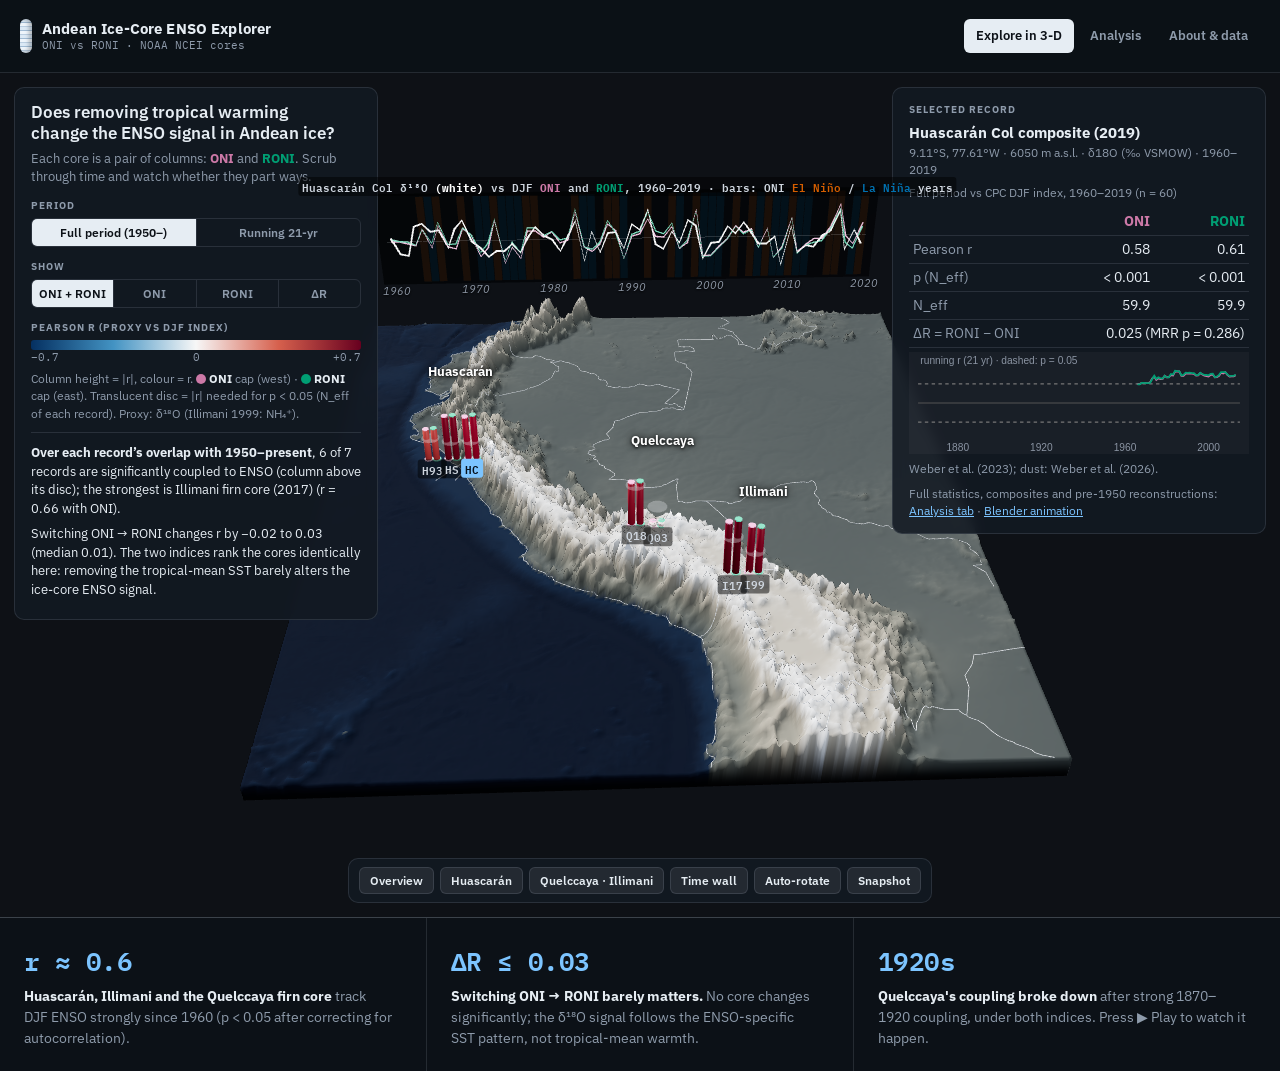
==== docs/index.html @ 7d8c02e5 "Add ENSO × Andean ice-core explorer (ONI vs RONI) and GitHub Pages site - app/: interactive 2-D figu" ====
<!doctype html>
<html lang="en">
<head>
<meta charset="utf-8">
<meta name="viewport" content="width=device-width, initial-scale=1, viewport-fit=cover">
<title>Andean Ice-Core ENSO Explorer</title>
<meta name="description" content="Interactive 3-D and statistical explorer of ENSO coupling in Andean ice cores under ONI and RONI.">
<link rel="preconnect" href="https://fonts.googleapis.com">
<link rel="stylesheet" href="https://fonts.googleapis.com/css2?family=IBM+Plex+Mono:wght@400;600&family=IBM+Plex+Sans:wght@400;500;600;700&family=Source+Serif+4:opsz,wght@8..60,400;8..60,600&display=swap">
<link rel="stylesheet" href="css/site.css?v=1">
<link rel="stylesheet" href="css/explore.css?v=1">
<link rel="stylesheet" href="css/analysis.css?v=1">

</head>
<body>
<header class="bar">
  <a class="brand" href="#explore" data-tab="explore">
    <span class="brand-core" aria-hidden="true"></span>
    <span><b>Andean Ice-Core ENSO Explorer</b><span class="brand-sub">ONI vs RONI · NOAA NCEI cores</span></span>
  </a>
  <nav class="tabs" aria-label="Sections">
    <a href="#explore" data-tab="explore">Explore in 3-D</a>
    <a href="#analysis" data-tab="analysis">Analysis</a>
    <a href="#about" data-tab="about">About &amp; data</a>
  </nav>
</header>

<!-- ============================================================ 3-D -->
<section id="explore" class="tab">
  <div id="v3stage" class="v3stage">
    <div id="stage"></div>
    <div id="labels"></div>
    <div id="loading">Loading the Blender scene (7 MB)…</div>

    <div id="left" class="v3panel">
      <h1>Does removing tropical warming change the ENSO signal in Andean ice?</h1>
      <p class="sub">Each core is a pair of columns: <b class="c-oni">ONI</b> and <b class="c-roni">RONI</b>. Scrub through time and watch whether they part ways.</p>

      <div class="lab">Period</div>
      <div class="seg" id="period"><button data-v="full">Full period (1950–)</button><button data-v="run">Running 21-yr</button></div>
      <div id="runBox" style="margin-top:8px">
        <div class="row"><span id="year">1930</span><span id="yearNote"></span></div>
        <div class="row"><button class="btn" id="play">▶ Play</button><input type="range" id="yr" min="1861" max="2015" step="1" value="1930" aria-label="Centre year of the running window"></div>
      </div>

      <div class="lab">Show</div>
      <div class="seg" id="show"><button data-v="both">ONI + RONI</button><button data-v="ONI">ONI</button><button data-v="RONI">RONI</button><button data-v="delta">ΔR</button></div>

      <div class="lab" id="cbarLab">Pearson r (proxy vs DJF index)</div>
      <div class="cbar" id="cbar"></div>
      <div class="ticks" id="cticks"><span>−0.7</span><span>0</span><span>+0.7</span></div>
      <div class="key" id="key"></div>
      <div id="story"></div>
    </div>

    <div id="right" class="v3panel"><div id="card"><div class="muted">Click a column or a core label to open its record.</div></div></div>

    <div id="bottom" class="v3panel">
      <button class="btn" data-cam="overview">Overview</button>
      <button class="btn" data-cam="huascaran">Huascarán</button>
      <button class="btn" data-cam="south">Quelccaya · Illimani</button>
      <button class="btn" data-cam="wall">Time wall</button>
      <button class="btn" id="rotate">Auto-rotate</button>
      <button class="btn" id="shot">Snapshot</button>
    </div>
    <div id="tip"></div>
  </div>

  <div class="findings">
    <div class="finding">
      <div class="fig-num">r ≈ 0.6</div>
      <p><b>Huascarán, Illimani and the Quelccaya firn core</b> track DJF ENSO strongly since 1960 (p &lt; 0.05 after correcting for autocorrelation).</p>
    </div>
    <div class="finding">
      <div class="fig-num">ΔR ≤ 0.03</div>
      <p><b>Switching ONI → RONI barely matters.</b> No core changes significantly; the δ¹⁸O signal follows the ENSO-specific SST pattern, not tropical-mean warmth.</p>
    </div>
    <div class="finding">
      <div class="fig-num">1920s</div>
      <p><b>Quelccaya's coupling broke down</b> after strong 1870–1920 coupling, under both indices. Press ▶ Play to watch it happen.</p>
    </div>
  </div>
</section>

<!-- ============================================================ 2-D -->
<section id="analysis" class="tab" hidden>
<header class="masthead">
  <div class="kicker">Interactive figure · Short Communication</div>
  <h1>Does removing tropical-mean warming change the ENSO signal in Andean ice cores?</h1>
  <p class="dek">δ<sup>18</sup>O, accumulation, dust and major ions from NOAA NCEI Andean ice cores compared with the
    Oceanic Niño Index (ONI) and NOAA’s Relative Oceanic Niño Index (RONI). All statistics are recomputed live in your browser.</p>
  <div class="defs">
    <div><b>ONI</b> = 3-month running mean of Niño-3.4 (5°N–5°S, 170°–120°W) SST anomaly; ERSST.v6, centred 30-yr base periods updated every 5 yr.</div>
    <div><b>RONI</b> = 3-month running mean of [Niño-3.4 anomaly − 20°S–20°N mean SST anomaly], rescaled to the variance of Niño-3.4 (CPC, adopted Feb 2026).</div>
    <div><b>Hypothesis</b> — Andean δ<sup>18</sup>O partly records tropical-mean tropospheric temperature and moisture transport; if so, coupling should weaken under RONI.</div>
  </div>
</header>

<nav class="controls" id="controls" aria-label="Analysis controls">
  <div class="ctl">
    <label>Index</label>
    <div class="seg" id="ctl-mode">
      <button data-v="ONI">ONI</button><button data-v="RONI">RONI</button><button data-v="SPLIT">Split</button>
    </div>
  </div>
  <div class="ctl">
    <label for="ctl-source">ENSO source</label>
    <select id="ctl-source">
      <option value="cpc">NOAA CPC official (1950–)</option>
      <option value="ersst">ERSST.v6, same algorithm (1850–)</option>
      <option value="lmr">LMRv2.1 multi-proxy reconstruction (1–2000 CE, ensemble)</option>
    </select>
  </div>
  <div class="ctl">
    <label for="ctl-core">Core</label>
    <select id="ctl-core"></select>
  </div>
  <div class="ctl">
    <label for="ctl-var">Proxy</label>
    <select id="ctl-var">
      <option value="d18O">δ18O</option><option value="accum">Accumulation</option>
      <option value="dust">Dust</option><option value="ions">Major ions</option><option value="dexcess">d-excess</option>
    </select>
    <select id="ctl-ion" title="Ion species"></select>
  </div>
  <div class="ctl">
    <label for="ctl-season">ENSO season</label>
    <select id="ctl-season">
      <option value="djf">DJF (wet-season peak)</option>
      <option value="hydro">Hydrological year (Aug–Jul)</option>
      <option value="ann">Calendar year (Jan–Dec)</option>
      <option value="custom">Custom window…</option>
    </select>
    <span id="custom-win" class="inline">
      <select id="ctl-cm0" aria-label="Custom window start month"></select>–<select id="ctl-cm1" aria-label="Custom window end month"></select>
    </span>
  </div>
  <div class="ctl">
    <label for="ctl-lag">Lag <span id="lag-val" class="val"></span></label>
    <input type="range" id="ctl-lag" min="-2" max="2" step="1" value="0">
  </div>
  <div class="ctl">
    <label>Detrend</label>
    <div class="seg" id="ctl-detrend"><button data-v="0">Off</button><button data-v="1">On</button></div>
  </div>
  <div class="ctl">
    <label>Window (CE)</label>
    <span class="inline"><input type="number" id="ctl-y0" step="1"> – <input type="number" id="ctl-y1" step="1"></span>
    <button class="ghost" id="btn-fullwin" title="Use full overlap">Full</button>
  </div>
  <div class="ctl">
    <label for="ctl-thr">Event threshold <span id="thr-val" class="val"></span></label>
    <input type="range" id="ctl-thr" min="0.5" max="1.5" step="0.25" value="0.5">
  </div>
</nav>

<main class="grid">
  <section class="panel span2" id="panel-a">
    <div class="ph"><h2><span class="letter">a</span> Andean core sites coloured by correlation with the selected index</h2><div class="ex" data-target="fig-a"></div></div>
    <div id="fig-a" class="fig"></div>
    <p class="note" id="note-a"></p>
  </section>

  <section class="panel span2" id="panel-b">
    <div class="ph"><h2><span class="letter">b</span> <span id="title-b">Proxy vs. ENSO indices</span></h2><div class="ex" data-target="fig-b"></div></div>
    <div id="fig-b" class="fig"></div>
    <div id="core-card" class="core-card"></div>
  </section>

  <section class="panel" id="panel-c">
    <div class="ph"><h2><span class="letter">c</span> Correlation statistics</h2><div class="ex" data-target="fig-c"></div></div>
    <div id="stats-table"></div>
    <div id="fig-c" class="fig"></div>
  </section>

  <section class="panel" id="panel-d">
    <div class="ph"><h2><span class="letter">d</span> Composite proxy anomalies by ENSO phase</h2><div class="ex" data-target="fig-d"></div></div>
    <div id="fig-d" class="fig"></div>
    <p class="note" id="note-d"></p>
  </section>

  <section class="panel span2" id="panel-e">
    <div class="ph"><h2><span class="letter">e</span> What changed? ONI → RONI</h2><div class="ex" data-target="fig-e"></div></div>
    <div class="two">
      <div><div id="fig-e" class="fig"></div></div>
      <div>
        <div id="why-e" class="prose"></div>
        <div id="reclass-e"></div>
      </div>
    </div>
  </section>

  <section class="panel span2" id="panel-f">
    <div class="ph"><h2><span class="letter">f</span> Running correlation: how coupling evolves through time</h2>
      <div class="ph-ctl"><label for="ctl-runw">Window <span id="runw-val" class="val"></span></label>
        <input type="range" id="ctl-runw" min="11" max="31" step="2" value="21"></div>
      <div class="ex" data-target="fig-f"></div></div>
    <div id="fig-f" class="fig"></div>
    <p class="note" id="note-f"></p>
  </section>

  <section class="panel" id="panel-g">
    <div class="ph"><h2><span class="letter">g</span> Hypothesis test: ENSO-relative vs. tropical-mean signal</h2><div class="ex" data-target="fig-g"></div></div>
    <div id="fig-g" class="fig"></div>
    <p class="note" id="note-g"></p>
  </section>

  <section class="panel" id="panel-h">
    <div class="ph"><h2><span class="letter">h</span> Age-model uncertainty (layer-counting errors)</h2>
      <div class="ph-ctl"><label for="ctl-theta">Miscount rate <span id="theta-val" class="val"></span></label>
        <input type="range" id="ctl-theta" min="0" max="0.05" step="0.005" value="0.01"></div>
      <div class="ex" data-target="fig-h"></div></div>
    <div id="fig-h" class="fig"></div>
    <p class="note" id="note-h"></p>
  </section>

  <section class="panel span2 interp" id="panel-i">
    <div class="ph"><h2>What the current settings show</h2></div>
    <div id="interp" class="prose"></div>
  </section>

  <section class="panel span2" id="panel-cap">
    <div class="ph"><h2>Draft figure caption <span class="val" id="cap-count"></span></h2>
      <button class="ghost" id="btn-copycap">Copy</button></div>
    <p id="caption" class="caption"></p>
  </section>

  <section class="panel span2 methods" id="panel-m">
    <details>
      <summary>Methods, data provenance and verification</summary>
      <div id="methods" class="prose"></div>
    </details>
  </section>
</main>
<div id="tooltip" class="tooltip" role="status"></div>

</section>

<!-- ============================================================ about -->
<section id="about" class="tab" hidden>
  <div class="about">
    <div class="about-main">
      <h2>What you are looking at</h2>
      <p>NOAA’s Climate Prediction Center adopted the <b>Relative Oceanic Niño Index (RONI)</b> in February 2026. RONI is the Niño-3.4 SST anomaly minus the 20°S–20°N mean SST anomaly, rescaled to Niño-3.4 variance. It removes the background tropical warming that the classic <b>ONI</b> carries. Andean ice-core δ¹⁸O partly reflects tropical-mean tropospheric temperature and moisture transport. If so, its ENSO coupling should weaken under RONI. This site tests that idea with every annually resolved Andean core in the NOAA NCEI archive.</p>

      <h2>Blender renders</h2>
      <video src="media/running.mp4" controls muted playsinline poster="media/hero_full.png"></video>
      <p class="cap">21-yr running correlations, 1861–2015 (ERSST.v6 DJF ONI/RONI recomputed with CPC’s algorithm). Column height = |r|, colour = r; the disc marks p = 0.05.</p>

      <h2>Draft figure caption</h2>
      <blockquote class="caption-q"><b>Figure 1 | Andean ice-core δ¹⁸O–ENSO coupling is largely insensitive to removing tropical-mean warming.</b> <b>a</b>, NOAA NCEI Andean ice cores with annual resolution (circles; fill, Pearson <i>r</i> with DJF ONI, 1960–2019; heavy outline, <i>p</i> &lt; 0.05 after effective-sample-size correction) and drill sites lacking annual archives (triangles); inset, elevation versus latitude. <b>b</b>, Huascarán Col δ¹⁸O (black, z-score) with DJF ONI (purple) and RONI (green); shading, El Niño (orange) and La Niña (blue) years. <b>c</b>, Correlation statistics. <b>d</b>, El Niño minus La Niña composites (95% CI). <b>e</b>, ΔR = <i>r</i>(RONI) − <i>r</i>(ONI) per core (Meng–Rosenthal–Rubin test) and reclassified events. <b>f</b>, 21-yr running correlation for Quelccaya δ¹⁸O using ERSST.v6-derived indices (dashed, 1851–2000) and 100 LMRv2.1 reconstruction members (shading, 5–95%). <b>g</b>, Standardized regression on ENSO-relative and tropical-mean SST. <b>h</b>, Correlation spread under 1% yr⁻¹ layer-counting error. RONI subtracts the 20°S–20°N mean SST anomaly from Niño-3.4, rescaled to Niño-3.4 variance.</blockquote>
    </div>

    <aside class="about-side">
      <h3>Records</h3>
      <table class="rec">
        <tr><th>Core</th><th>Proxy</th><th>Years</th></tr>
        <tr><td>Quelccaya Summit Dome</td><td>δ¹⁸O, accum., dust, 9 ions</td><td>226–2009</td></tr>
        <tr><td>Quelccaya firn 2018</td><td>δ¹⁸O, 7 ions</td><td>2004–2018</td></tr>
        <tr><td>Huascarán Col / Summit</td><td>δ¹⁸O, d-excess, accum., dust</td><td>1960–2019</td></tr>
        <tr><td>Huascarán 1993 core 2</td><td>δ¹⁸O, particles, NO₃⁻</td><td>1894–1993</td></tr>
        <tr><td>Illimani 1999</td><td>NH₄⁺</td><td>1800–1998</td></tr>
        <tr><td>Illimani firn 2017</td><td>δ¹⁸O, 7 ions</td><td>2000–2017</td></tr>
      </table>
      <p class="note-s">Sajama (only 5-m / 100-yr means), Coropuna, Hualcán and Chimborazo have no annual record in the NCEI ice-core archive; they are shown as triangles.</p>

      <h3>Verification</h3>
      <ul class="checks">
        <li>RONI recomputed from ERSST.v6 matches CPC: <span class="mono">r = 0.9994, RMSE 0.03 °C</span></li>
        <li>Statistics match SciPy on 24 quantities <span class="mono">(&lt;10⁻⁶)</span></li>
        <li>Independent Python pipeline reproduces the app’s numbers exactly for 4 configurations</li>
        <li>LMRv2.1 reconstruction skill vs instrumental: <span class="mono">r = 0.87 (ONI), 0.83 (RONI)</span></li>
      </ul>

      <h3>Sources</h3>
      <ul class="src">
        <li><a href="https://www.ncei.noaa.gov/access/paleo-search/?dataTypeId=7" target="_blank" rel="noopener">NOAA NCEI Paleoclimatology, ice cores</a></li>
        <li><a href="https://www.cpc.ncep.noaa.gov/products/analysis_monitoring/enso/roni/" target="_blank" rel="noopener">NOAA CPC: RONI</a> · <a href="https://www.cpc.ncep.noaa.gov/products/analysis_monitoring/enso/oni/v6/" target="_blank" rel="noopener">ONI v6</a></li>
        <li><a href="https://psl.noaa.gov/data/gridded/data.noaa.ersst.v5.html" target="_blank" rel="noopener">NOAA ERSST (PSL)</a></li>
        <li><a href="https://www.ncei.noaa.gov/pub/data/paleo/reconstructions/tardif2019lmr/v2_1/" target="_blank" rel="noopener">LMRv2.1 (Tardif et al. 2019)</a></li>
      </ul>
      <p class="note-s">Caveat: Quelccaya δ¹⁸O is part of the PAGES2k network assimilated by LMRv2.1, so LMR-based correlations for that core are not independent.</p>
    </aside>
  </div>
</section>

<!-- export panel (the sandbox blocks direct downloads) -->
<div id="xport" class="xport" hidden>
  <div class="xport-box" role="dialog" aria-modal="true" aria-labelledby="xport-title">
    <div class="xport-head"><b id="xport-title">Export</b><button class="btn" id="xport-close">Close</button></div>
    <p class="xport-hint" id="xport-hint"></p>
    <div id="xport-body"></div>
  </div>
</div>

<script src="vendor/d3.min.js"></script>
<script src="vendor/three.min.js"></script>
<script src="vendor/GLTFLoader.js"></script>
<script src="vendor/OrbitControls.js"></script>
<script src="vendor/CSS2DRenderer.js"></script>
<script src="js/shell.js?v=1"></script>
<script src="data/dataset.js?v=1"></script>
<script src="js/stats.js?v=1"></script>
<script src="js/app.js?v=1"></script>
<script src="data/scene_data.js?v=1"></script>
<script src="js/viewer.js?v=1"></script>

</body>
</html>
---- docs/css/site.css ----
/* Site shell — deliberately single-theme: a night-sky shell around the 3-D scene; the analysis tab is a light
   "manuscript" surface because its panels are publication figures. Every colour is painted explicitly. */
:root {
  color-scheme: dark;
  --night: #0c1117; --night2: #131a23; --line: rgba(214, 228, 243, .12); --ice: #e6edf3; --mist: #8e9bab;
  --glacier: #7cc4ff; --oni: #CC79A7; --roni: #009E73; --en: #D55E00; --ln: #0072B2;
  --paper: #f7f6f2; --paper-ink: #1b1d20;
  --ui: "IBM Plex Sans", "Helvetica Neue", Arial, sans-serif;
  --mono: "IBM Plex Mono", ui-monospace, Menlo, monospace;
  --serif: "Source Serif 4", Georgia, "Times New Roman", serif;
  --barH: 56px;
}
[hidden] { display: none !important; }
.tab { scroll-margin-top: calc(var(--barH) + 8px); }
html, body { background: var(--night); color: var(--ice); }
body { font: 14px/1.5 var(--ui); margin: 0; }
a { color: var(--glacier); }
:focus-visible { outline: 2px solid var(--glacier); outline-offset: 2px; }

.bar { position: sticky; top: env(safe-area-inset-top, 0px); z-index: 40; display: flex; align-items: center; gap: 16px;
  min-height: var(--barH); padding: 8px 20px; background: rgba(12, 17, 23, .94); backdrop-filter: blur(6px); border-bottom: 1px solid var(--line); flex-wrap: wrap; }
.brand { display: flex; align-items: center; gap: 10px; color: var(--ice); text-decoration: none; margin-right: auto; }
.brand b { font-size: 15px; letter-spacing: .01em; display: block; line-height: 1.2; }
.brand-sub { display: block; font: 11px var(--mono); color: var(--mist); }
/* an ice core: annual layers as bands */
.brand-core { width: 12px; height: 34px; border-radius: 6px; flex: none;
  background: repeating-linear-gradient(180deg, #dbe9f5 0 3px, #9fbad3 3px 4px, #eef5fb 4px 7px, #b9cde0 7px 8px); box-shadow: inset -3px 0 4px rgba(0,0,0,.25); }
.tabs { display: flex; gap: 4px; flex-wrap: wrap; }
.tabs a { color: var(--mist); text-decoration: none; font-weight: 600; font-size: 13px; padding: 7px 12px; border-radius: 6px; }
.tabs a:hover { color: var(--ice); background: rgba(255,255,255,.06); }
.tabs a.on { color: var(--night); background: var(--ice); }

.btn { font: 600 12px var(--ui); background: rgba(255,255,255,.08); color: var(--ice); border: 1px solid var(--line); border-radius: 6px; padding: 5px 10px; cursor: pointer; }
.btn:hover { background: rgba(255,255,255,.16); }

/* findings band under the 3-D stage */
.findings { display: grid; grid-template-columns: repeat(3, 1fr); gap: 1px; background: var(--line); border-top: 1px solid var(--line); }
.finding { background: var(--night); padding: 22px 24px; }
.finding p { margin: 6px 0 0; color: var(--mist); max-width: 46ch; }
.finding b { color: var(--ice); }
.fig-num { font: 600 26px var(--mono); color: var(--glacier); letter-spacing: -.02em; }

/* about */
.about { display: grid; grid-template-columns: minmax(0, 1.6fr) minmax(0, 1fr); gap: 40px; max-width: 1280px; margin: 0 auto; padding: 32px 24px 60px; }
.about h2 { font: 600 20px var(--ui); margin: 28px 0 10px; text-wrap: balance; }
.about h2:first-child { margin-top: 0; }
.about h3 { font: 600 11px var(--ui); letter-spacing: .12em; text-transform: uppercase; color: var(--mist); margin: 24px 0 8px; }
.about h3:first-child { margin-top: 0; }
.about-main p { font: 17px/1.6 var(--serif); max-width: 68ch; color: #d5dde6; }
.about video { width: 100%; max-width: 100%; border-radius: 8px; border: 1px solid var(--line); background: #000; display: block; }
.cap { font: 13px/1.5 var(--ui) !important; color: var(--mist) !important; }
.caption-q { margin: 0; padding: 16px 18px; border: 1px solid var(--line); border-radius: 8px; background: var(--night2); font: 15px/1.6 var(--serif); color: #d5dde6; }
.rec { width: 100%; border-collapse: collapse; font-size: 12.5px; }
.rec th, .rec td { text-align: left; padding: 5px 6px; border-bottom: 1px solid var(--line); vertical-align: top; }
.rec th { color: var(--mist); font-weight: 600; }
.rec td:last-child { font-family: var(--mono); white-space: nowrap; }
.note-s { color: var(--mist); font-size: 12.5px; }
.checks, .src { padding-left: 18px; margin: 0; display: grid; gap: 6px; }
.mono { font-family: var(--mono); font-size: 12px; color: var(--glacier); }

/* export panel */
.xport { position: fixed; inset: 0; z-index: 80; background: rgba(4, 8, 12, .72); display: grid; place-items: center; padding: 16px; }
.xport-box { background: var(--night2); border: 1px solid var(--line); border-radius: 10px; padding: 14px 16px; width: min(1100px, 100%); max-height: 90vh; overflow: auto; }
.xport-head { display: flex; justify-content: space-between; align-items: center; gap: 12px; }
.xport-hint { color: var(--mist); margin: 6px 0 10px; }
.xport-box img { max-width: 100%; background: #fff; border-radius: 4px; display: block; }
.xport-box textarea { width: 100%; height: 50vh; font: 12px var(--mono); background: #0a0e13; color: var(--ice); border: 1px solid var(--line); border-radius: 6px; margin-bottom: 8px; }

@media (max-width: 900px) {
  .findings { grid-template-columns: 1fr; }
  .about { grid-template-columns: 1fr; gap: 16px; padding-inline: 16px; }
  .bar { padding-inline: 16px; }
}
@media (prefers-reduced-motion: reduce) { * { scroll-behavior: auto !important; transition: none !important; } }
---- docs/css/explore.css ----
/* 3-D explorer, scoped to #explore */
#explore .v3stage { position: relative; height: calc(100vh - var(--barH)); min-height: 620px; overflow: hidden; background: var(--night); }
#explore #stage, #explore #labels { position: absolute; inset: 0; }
#explore #labels { pointer-events: none; }
#explore #stage canvas { display: block; touch-action: none; }
#explore .lbl-site { font: 700 13px var(--ui); color: #fff; text-shadow: 0 1px 3px #000, 0 0 8px #000; }
#explore .lbl-core { font: 600 10.5px var(--mono); color: #cfd6df; background: rgba(0,0,0,.5); padding: 0 4px; border-radius: 3px; }
#explore .lbl-core.sel { background: var(--glacier); color: #06121e; }
#explore .lbl-other { font: italic 11px var(--ui); color: #8e98a6; text-shadow: 0 1px 2px #000; }
#explore .v3panel { position: absolute; background: rgba(19, 26, 35, .88); border: 1px solid var(--line); border-radius: 10px; backdrop-filter: blur(6px); }
#explore #left { top: 14px; left: 14px; width: 330px; padding: 14px 16px; max-height: calc(100% - 90px); overflow: auto; }
#explore #right { top: 14px; right: 14px; width: 340px; padding: 14px 16px; max-height: calc(100% - 90px); overflow: auto; }
#explore #bottom { left: 50%; transform: translateX(-50%); bottom: 14px; padding: 8px 10px; display: flex; gap: 6px; flex-wrap: wrap; justify-content: center; width: max-content; max-width: calc(100% - 28px); }
#explore h1 { font: 600 17px/1.25 var(--ui); margin: 0 0 4px; text-wrap: balance; }
#explore .sub { color: var(--mist); margin: 0 0 8px; font-size: 12.5px; }
#explore .c-oni { color: var(--oni); } #explore .c-roni { color: var(--roni); }
#explore .lab { font-size: 10px; letter-spacing: .1em; text-transform: uppercase; color: var(--mist); font-weight: 700; margin: 12px 0 5px; }
#explore .seg { display: flex; border: 1px solid var(--line); border-radius: 6px; overflow: hidden; }
#explore .seg button { flex: 1; font: 600 12px var(--ui); background: transparent; color: var(--mist); border: 0; padding: 6px 4px; cursor: pointer; }
#explore .seg button + button { border-left: 1px solid var(--line); }
#explore .seg button.on { background: var(--ice); color: var(--night); }
#explore .row { display: flex; gap: 8px; align-items: center; }
#explore input[type=range] { flex: 1; accent-color: var(--glacier); min-width: 0; }
#explore #year { font: 600 30px var(--mono); letter-spacing: -.02em; }
#explore #yearNote { color: var(--mist); font-size: 11.5px; }
#explore .cbar { height: 10px; border-radius: 3px; margin-top: 4px; }
#explore .ticks { display: flex; justify-content: space-between; color: var(--mist); font: 10.5px var(--mono); }
#explore .key { color: var(--mist); font-size: 11.5px; margin-top: 6px; }
#explore .key b { color: var(--ice); }
#explore .sw { display: inline-block; width: 10px; height: 10px; border-radius: 50%; vertical-align: -1px; margin-right: 3px; }
#explore #story { margin-top: 10px; border-top: 1px solid var(--line); padding-top: 10px; font-size: 12.5px; }
#explore #story p { margin: 0 0 6px; }
#explore table.st { width: 100%; border-collapse: collapse; font-variant-numeric: tabular-nums; margin-top: 6px; }
#explore table.st td, #explore table.st th { white-space: nowrap; padding: 3px 4px; border-bottom: 1px solid var(--line); text-align: right; }
#explore table.st td:first-child, #explore table.st th:first-child { text-align: left; color: var(--mist); font-weight: 400; }
#explore .muted { color: var(--mist); font-size: 11.5px; }
#explore #tip { position: fixed; pointer-events: none; background: rgba(0,0,0,.85); color: #fff; padding: 5px 8px; border-radius: 5px; font-size: 12px; opacity: 0; z-index: 30; }
#explore #loading { position: absolute; inset: 0; display: grid; place-items: center; color: var(--mist); font-size: 14px; }
@media (max-width: 900px) {
  #explore .v3stage { height: auto; min-height: 0; display: flex; flex-direction: column; }
  #explore #stage, #explore #labels { position: absolute; top: 0; left: 0; right: 0; height: 62vh; inset: auto; }
  #explore .v3spacer { height: 62vh; flex: none; }
  #explore #left, #explore #right, #explore #bottom { position: static; width: auto; max-height: none; transform: none; margin: 10px 16px 0; }
  #explore #bottom { order: -1; margin-top: calc(62vh + 10px); }
}
---- docs/css/analysis.css ----
#analysis {
  --ink: #1b1b1b; --ink2: #4a4a4a; --ink3: #7a7a7a; --rule: #d9d6cf; --paper: #fbfaf7; --card: #ffffff;
  --accent: #0b5d8f; --oni: #CC79A7; --roni: #009E73; --en: #D55E00; --ln: #0072B2;
  --serif: "Iowan Old Style", "Palatino Linotype", Palatino, Georgia, serif;
  --sans: "Helvetica Neue", Helvetica, Arial, sans-serif;
}
#analysis, #analysis * { box-sizing: border-box; }
#analysis { margin: 0; background: var(--paper); color: var(--ink); font: 14px/1.5 var(--sans); }
#analysis .masthead { max-width: 1440px; margin: 0 auto; padding: 28px 24px 12px; }
#analysis .kicker { font-size: 11px; letter-spacing: .14em; text-transform: uppercase; color: var(--accent); font-weight: 600; }
#analysis h1 { font-family: var(--serif); font-weight: 600; font-size: 30px; line-height: 1.15; margin: 6px 0 8px; max-width: 980px; }
#analysis .dek { font-family: var(--serif); font-size: 17px; color: var(--ink2); margin: 0 0 12px; max-width: 980px; }
#analysis .defs { display: grid; grid-template-columns: repeat(3, 1fr); gap: 14px; font-size: 12.5px; color: var(--ink2);
  border-top: 1px solid var(--rule); padding-top: 10px; }
#analysis .defs b { color: var(--ink); }
#analysis .controls { position: sticky; top: 0; z-index: 20; background: rgba(251,250,247,.96); backdrop-filter: blur(4px);
  border-top: 1px solid var(--rule); border-bottom: 1px solid var(--rule);
  display: flex; flex-wrap: wrap; gap: 10px 18px; padding: 10px max(24px, calc((100vw - 1392px)/2)); align-items: flex-end; }
#analysis .ctl { display: flex; flex-direction: column; gap: 3px; }
#analysis .ctl > label, #analysis .ph-ctl label { font-size: 10.5px; text-transform: uppercase; letter-spacing: .08em; color: var(--ink3); font-weight: 600; }
#analysis .val { color: var(--accent); font-weight: 700; letter-spacing: 0; text-transform: none; }
#analysis select, #analysis input[type=number] { font: 13px var(--sans); padding: 4px 6px; border: 1px solid #c9c5bc; border-radius: 4px; background: #fff; color: var(--ink); }
#analysis input[type=number] { width: 70px; }
#analysis input[type=range] { width: 120px; accent-color: var(--accent); }
#analysis .inline { display: inline-flex; gap: 4px; align-items: center; }
#analysis .seg { display: inline-flex; border: 1px solid #c9c5bc; border-radius: 5px; overflow: hidden; }
#analysis .seg button { font: 600 12.5px var(--sans); border: 0; background: #fff; padding: 5px 11px; cursor: pointer; color: var(--ink2); }
#analysis .seg button + button { border-left: 1px solid #c9c5bc; }
#analysis .seg button.on { background: var(--ink); color: #fff; }
#analysis button.ghost { font: 12px var(--sans); background: transparent; border: 1px solid #c9c5bc; border-radius: 4px; padding: 3px 8px; cursor: pointer; color: var(--ink2); }
#analysis button.ghost:hover { border-color: var(--ink2); color: var(--ink); }
#analysis .grid { max-width: 1440px; margin: 0 auto; padding: 18px 24px 30px; display: grid; grid-template-columns: 1fr 1fr; gap: 18px; }
#analysis .panel { background: var(--card); border: 1px solid var(--rule); border-radius: 6px; padding: 14px 16px 12px; min-width: 0; }
#analysis .span2 { grid-column: span 2; }
#analysis .ph { display: flex; align-items: center; gap: 12px; margin-bottom: 8px; flex-wrap: wrap; }
#analysis .ph h2 { font: 600 14.5px var(--sans); margin: 0; flex: 1 1 auto; }
#analysis .ph-ctl { display: flex; align-items: center; gap: 6px; }
#analysis .letter { display: inline-block; font: 700 15px var(--sans); margin-right: 4px; }
#analysis .ex { display: flex; gap: 4px; }
#analysis .ex button { font: 600 11px var(--sans); border: 1px solid #c9c5bc; background: #fff; border-radius: 3px; padding: 2px 7px; cursor: pointer; color: var(--ink2); }
#analysis .ex button:hover { background: var(--ink); color: #fff; }
#analysis .fig { width: 100%; }
#analysis .fig svg { display: block; width: 100%; height: auto; }
#analysis .note { font-size: 12px; color: var(--ink2); margin: 6px 0 0; }
#analysis .two { display: grid; grid-template-columns: 1.1fr 1fr; gap: 18px; }
#analysis .prose { font-family: var(--serif); font-size: 15px; line-height: 1.55; color: var(--ink); }
#analysis .prose p { margin: 0 0 .7em; }
#analysis .prose .k { font-family: var(--sans); font-size: 12px; font-weight: 700; letter-spacing: .06em; text-transform: uppercase; color: var(--accent); display: block; margin-top: .6em; }
#analysis .interp .prose { columns: 2; column-gap: 32px; }
#analysis .interp .prose p { break-inside: avoid; }
#analysis .caption { font-family: var(--serif); font-size: 15px; line-height: 1.55; margin: 0; max-width: 1100px; }
#analysis .methods summary { cursor: pointer; font-weight: 600; }
#analysis .methods .prose { font-size: 14px; columns: 2; column-gap: 32px; margin-top: 10px; }
#analysis .methods code { font-size: 12px; background: #f1efe9; padding: 0 3px; border-radius: 2px; }
#analysis table.st { width: 100%; border-collapse: collapse; font-size: 12.5px; font-variant-numeric: tabular-nums; }
#analysis table.st th, #analysis table.st td { padding: 3px 6px; text-align: right; border-bottom: 1px solid #eee; }
#analysis table.st th:first-child, #analysis table.st td:first-child { text-align: left; color: var(--ink2); }
#analysis table.st thead th { border-bottom: 1.5px solid var(--ink); font-weight: 700; }
#analysis table.st td.sel, #analysis table.st th.sel { background: #f4f1ea; }
#analysis table.st .sig { font-weight: 700; }
#analysis .small { font-size: 11.5px; color: var(--ink3); }
#analysis .reclass { width: 100%; border-collapse: collapse; font-size: 12px; margin-top: 8px; font-variant-numeric: tabular-nums; }
#analysis .reclass th, #analysis .reclass td { padding: 3px 5px; border-bottom: 1px solid #eee; text-align: left; vertical-align: top; }
#analysis .reclass thead th { border-bottom: 1.5px solid var(--ink); }
#analysis .chip { display: inline-block; padding: 0 5px; border-radius: 3px; font-weight: 700; font-size: 11px; color: #fff; }
#analysis .chip.EN { background: var(--en); }
#analysis .chip.LN { background: var(--ln); }
#analysis .chip.N { background: #9a9a9a; }
#analysis .core-card { font-size: 12.5px; color: var(--ink2); margin-top: 6px; border-top: 1px solid #eee; padding-top: 6px; }
#analysis .core-card b { color: var(--ink); }
#analysis .warn { color: #8a4b00; }
#analysis .tooltip { position: fixed; pointer-events: none; background: rgba(20,20,20,.92); color: #fff; font: 12px/1.4 var(--sans);
  padding: 6px 8px; border-radius: 4px; opacity: 0; transition: opacity .1s; z-index: 50; max-width: 280px; }
#analysis .foot { max-width: 1440px; margin: 0 auto; padding: 0 24px 30px; color: var(--ink3); font-size: 12px; }
@media (max-width: 1100px) {
#analysis .grid { grid-template-columns: 1fr; }
#analysis .span2 { grid-column: span 1; }
#analysis .two { grid-template-columns: 1fr; }
#analysis .defs { grid-template-columns: 1fr; }
#analysis .interp .prose, #analysis .methods .prose { columns: 1; }
}
@media (max-width: 700px) {
#analysis .controls { position: static; }
#analysis .masthead, #analysis .grid { padding-left: 16px; padding-right: 16px; }
#analysis h1 { font-size: 23px; }
#analysis .controls { padding: 8px 16px; }
}

#analysis { color-scheme: light; background: var(--paper); color: var(--ink); min-height: calc(100vh - var(--barH)); }
#analysis .controls { top: calc(env(safe-area-inset-top, 0px) + var(--barH)); }
#analysis a { color: var(--accent); }
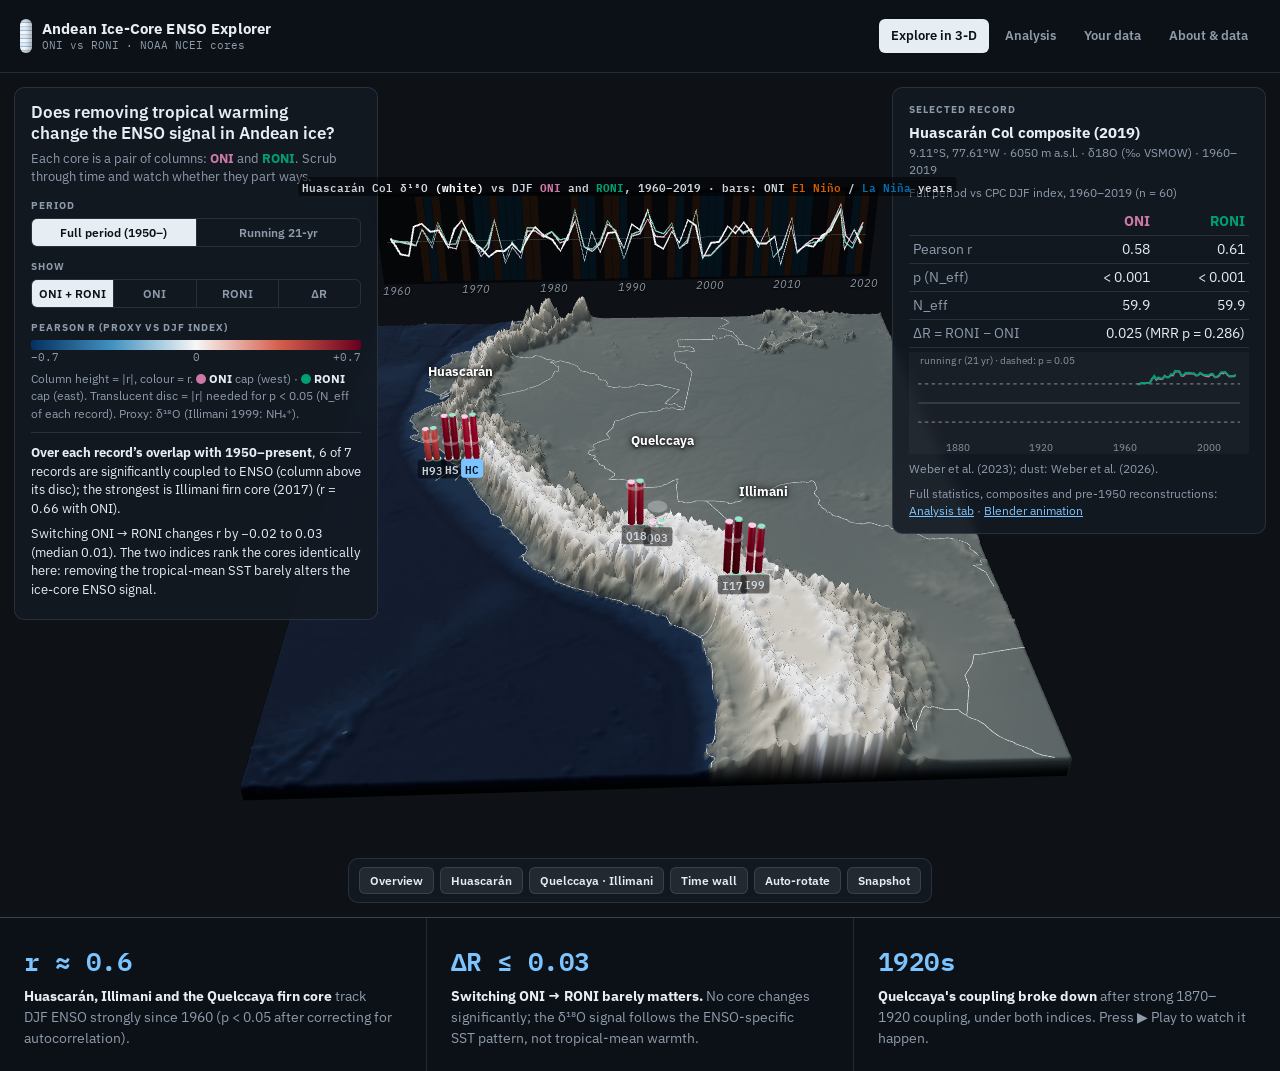
==== commit 33a52c96: "Add "Your data" tab: load a series and compare with historical records Users can load their own time" ====
--- a/docs/index.html
+++ b/docs/index.html
@@ -7,9 +7,10 @@
 <meta name="description" content="Interactive 3-D and statistical explorer of ENSO coupling in Andean ice cores under ONI and RONI.">
 <link rel="preconnect" href="https://fonts.googleapis.com">
 <link rel="stylesheet" href="https://fonts.googleapis.com/css2?family=IBM+Plex+Mono:wght@400;600&family=IBM+Plex+Sans:wght@400;500;600;700&family=Source+Serif+4:opsz,wght@8..60,400;8..60,600&display=swap">
-<link rel="stylesheet" href="css/site.css?v=1">
-<link rel="stylesheet" href="css/explore.css?v=1">
-<link rel="stylesheet" href="css/analysis.css?v=1">
+<link rel="stylesheet" href="css/site.css?v=2">
+<link rel="stylesheet" href="css/explore.css?v=2">
+<link rel="stylesheet" href="css/analysis.css?v=2">
+<link rel="stylesheet" href="css/compare.css?v=2">
 
 </head>
 <body>
@@ -21,6 +22,7 @@
   <nav class="tabs" aria-label="Sections">
     <a href="#explore" data-tab="explore">Explore in 3-D</a>
     <a href="#analysis" data-tab="analysis">Analysis</a>
+    <a href="#compare" data-tab="compare">Your data</a>
     <a href="#about" data-tab="about">About &amp; data</a>
   </nav>
 </header>
@@ -235,6 +237,108 @@
 <div id="tooltip" class="tooltip" role="status"></div>
 
 </section>
+
+<!-- ============================================================ your data -->
+<section id="compare" class="tab" hidden>
+  <div class="cmp">
+    <header class="cmp-head">
+      <div class="cmp-kicker">Your data</div>
+      <h2>Compare your own record with ENSO and the Andean ice cores</h2>
+      <p class="cmp-dek">Load any annual, monthly or sub-annual time series: an ice or firn core, a lake record, a tree-ring chronology, station precipitation or river discharge. It is correlated with ONI and RONI (1850–present, or 1–2000 CE from the LMRv2.1 reconstruction), tropical-mean SST, and every NOAA NCEI Andean ice-core series, using the same statistics as the Analysis tab. <b>Your file is read in this browser tab and never uploaded.</b></p>
+    </header>
+
+    <div class="cmp-grid">
+      <!-- load -->
+      <section class="card" id="cmp-load">
+        <h3>1 · Load a series</h3>
+        <label id="cmp-drop" class="drop" for="cmp-file">
+          <input type="file" id="cmp-file" accept=".csv,.tsv,.txt,.dat,text/csv,text/plain">
+          <b>Drop a file here</b> or <u>choose a file</u>
+          <span class="small">CSV, TSV or NOAA template .txt · lines starting with # are ignored · first row may be a header</span>
+        </label>
+        <details class="paste">
+          <summary>…or paste values</summary>
+          <textarea id="cmp-paste" rows="6" placeholder="year,value&#10;1950,-17.2&#10;1951,-16.8&#10;…"></textarea>
+          <button class="pbtn" id="cmp-paste-go">Use pasted values</button>
+        </details>
+        <div class="ex-row"><span class="small">Or try an example:</span> <span id="cmp-examples"></span></div>
+        <div class="small file-name">Loaded: <span id="cmp-file-name">—</span></div>
+      </section>
+
+      <!-- map columns -->
+      <section class="card" id="cmp-map">
+        <h3>2 · Check the columns</h3>
+        <div class="fields">
+          <label>Year / date column<select id="cmp-ycol"></select></label>
+          <label>Month column (optional)<select id="cmp-mcol"></select></label>
+          <label>Value column<select id="cmp-vcol"></select></label>
+          <label class="chk"><input type="checkbox" id="cmp-bp"> Ages are years BP (1950)</label>
+          <label>Missing-value codes<input type="text" id="cmp-missing" value="-999"></label>
+          <label>Sub-annual → annual<select id="cmp-agg"><option value="hydro">Aug–Jul (wet-season year)</option><option value="cal">Jan–Dec</option></select></label>
+          <label>Series name<input type="text" id="cmp-label"></label>
+          <label>Units<input type="text" id="cmp-units" placeholder="e.g. ‰, mm, m w.e."></label>
+        </div>
+        <div id="cmp-preview"></div>
+        <p id="cmp-msg" class="msg"></p>
+      </section>
+    </div>
+
+    <div id="cmp-results">
+      <!-- analysis controls -->
+      <div class="cmp-ctl">
+        <label>ENSO source<select id="cmp-source"><option value="cpc">NOAA CPC official (1950–)</option><option value="ersst">ERSST.v6, CPC algorithm (1850–)</option><option value="lmr">LMRv2.1 reconstruction (1–2000 CE)</option></select></label>
+        <label>ENSO season<select id="cmp-season"><option value="djf">DJF (wet-season peak)</option><option value="hydro">Aug–Jul</option><option value="ann">Jan–Dec</option><option value="custom">Custom…</option></select>
+          <span id="cmp-custom" hidden><select id="cmp-cm0" aria-label="Start month"></select>–<select id="cmp-cm1" aria-label="End month"></select></span></label>
+        <label>Lag <b id="cmp-lag-v">0 yr</b><input type="range" id="cmp-lag" min="-5" max="5" step="1" value="0"></label>
+        <label class="chk"><input type="checkbox" id="cmp-detrend"> Detrend both series</label>
+        <label>Window (CE)<span class="inl"><input type="number" id="cmp-y0"> – <input type="number" id="cmp-y1"></span></label>
+        <label>Running window <b id="cmp-runw-v">21 yr</b><input type="range" id="cmp-runw" min="11" max="51" step="2" value="21"></label>
+        <button class="pbtn" id="cmp-csv">Aligned data (CSV)</button>
+      </div>
+
+      <div class="cmp-panels">
+        <section class="card wide">
+          <div class="card-h"><h3>ENSO coupling of your series: ONI vs RONI</h3><span class="xb"><button data-cmp-export="cmp-enso-fig" data-kind="svg">SVG</button><button data-cmp-export="cmp-enso-fig" data-kind="png">PNG</button></span></div>
+          <div class="two-col">
+            <div id="cmp-enso-table"></div>
+            <div id="cmp-interp" class="interp-txt"></div>
+          </div>
+          <div id="cmp-enso-fig" class="figbox"></div>
+        </section>
+
+        <section class="card">
+          <div class="card-h"><h3>Lag correlation (−5 … +5 yr)</h3><span class="xb"><button data-cmp-export="cmp-lag-fig" data-kind="svg">SVG</button><button data-cmp-export="cmp-lag-fig" data-kind="png">PNG</button></span></div>
+          <div id="cmp-lag-fig" class="figbox"></div>
+          <p class="small" id="cmp-lag-note"></p>
+        </section>
+
+        <section class="card">
+          <div class="card-h"><h3>El Niño / La Niña composites</h3><span class="xb"><button data-cmp-export="cmp-comp-fig" data-kind="svg">SVG</button><button data-cmp-export="cmp-comp-fig" data-kind="png">PNG</button></span></div>
+          <div id="cmp-comp-fig" class="figbox"></div>
+        </section>
+
+        <section class="card wide">
+          <div class="card-h"><h3>Running correlation with ONI and RONI</h3><span class="xb"><button data-cmp-export="cmp-run-fig" data-kind="svg">SVG</button><button data-cmp-export="cmp-run-fig" data-kind="png">PNG</button></span></div>
+          <div id="cmp-run-fig" class="figbox"></div>
+        </section>
+
+        <section class="card wide">
+          <div class="card-h"><h3>Screen against every historical series</h3></div>
+          <div id="cmp-screen"></div>
+        </section>
+
+        <section class="card wide" id="cmp-target-card">
+          <div class="card-h"><h3>Detailed comparison</h3><span class="xb"><button data-cmp-export="cmp-tgt-fig" data-kind="svg">SVG</button><button data-cmp-export="cmp-tgt-fig" data-kind="png">PNG</button></span></div>
+          <label class="tgt">Historical series<select id="cmp-target"></select></label>
+          <div id="cmp-tgt-fig" class="figbox"></div>
+          <p class="small" id="cmp-tgt-stats"></p>
+        </section>
+      </div>
+    </div>
+  </div>
+  <div id="cmp-tip" class="cmp-tip" role="status"></div>
+</section>
+
 
 <!-- ============================================================ about -->
 <section id="about" class="tab" hidden>
@@ -298,12 +402,13 @@
 <script src="vendor/GLTFLoader.js"></script>
 <script src="vendor/OrbitControls.js"></script>
 <script src="vendor/CSS2DRenderer.js"></script>
-<script src="js/shell.js?v=1"></script>
-<script src="data/dataset.js?v=1"></script>
-<script src="js/stats.js?v=1"></script>
-<script src="js/app.js?v=1"></script>
-<script src="data/scene_data.js?v=1"></script>
-<script src="js/viewer.js?v=1"></script>
+<script src="js/shell.js?v=2"></script>
+<script src="data/dataset.js?v=2"></script>
+<script src="js/stats.js?v=2"></script>
+<script src="js/app.js?v=2"></script>
+<script src="js/compare.js?v=2"></script>
+<script src="data/scene_data.js?v=2"></script>
+<script src="js/viewer.js?v=2"></script>
 
 </body>
 </html>
--- a/docs/css/compare.css
+++ b/docs/css/compare.css
@@ -0,0 +1,77 @@
+/* "Your data" tab — the same light manuscript surface as Analysis */
+#compare { color-scheme: light; background: var(--paper); color: var(--paper-ink); min-height: calc(100vh - var(--barH));
+  --c-rule: #dcd8cf; --c-ink2: #4d5157; --c-ink3: #7c8087; --c-accent: #0b5d8f; --c-card: #ffffff; --c-tint: #eef4f8; }
+#compare .cmp { max-width: 1440px; margin: 0 auto; padding: 26px 24px 60px; }
+#compare .cmp-kicker { font: 600 11px var(--ui); letter-spacing: .14em; text-transform: uppercase; color: var(--c-accent); }
+#compare h2 { font: 600 28px/1.15 var(--serif); margin: 6px 0 8px; max-width: 900px; text-wrap: balance; }
+#compare .cmp-dek { font: 16px/1.55 var(--serif); color: var(--c-ink2); max-width: 900px; margin: 0 0 18px; }
+#compare h3 { font: 600 14px var(--ui); margin: 0 0 10px; }
+#compare .cmp-grid { display: grid; grid-template-columns: minmax(0, 1fr) minmax(0, 1.4fr); gap: 16px; }
+#compare .card { background: var(--c-card); border: 1px solid var(--c-rule); border-radius: 8px; padding: 14px 16px; min-width: 0; }
+#compare .small { font-size: 12px; color: var(--c-ink3); }
+#compare .drop { display: grid; gap: 4px; place-items: center; text-align: center; padding: 22px 12px; border: 1.5px dashed #b9b4a8; border-radius: 8px; cursor: pointer; background: #fbfaf7; color: var(--paper-ink); }
+#compare .drop:hover, #compare .drop.hover { border-color: var(--c-accent); background: var(--c-tint); }
+#compare .drop, #compare .drop b, #compare .drop u { text-transform: none; letter-spacing: 0; font: 400 14px var(--ui); color: var(--paper-ink); }
+#compare .drop b { font-weight: 600; }
+#compare .drop .small { text-transform: none; letter-spacing: 0; font-weight: 400; }
+#compare .drop input { position: absolute; width: 1px; height: 1px; opacity: 0; }
+#compare .drop:focus-within { outline: 2px solid var(--c-accent); outline-offset: 2px; }
+#compare .paste { margin-top: 10px; }
+#compare .paste summary { cursor: pointer; font-size: 13px; color: var(--c-ink2); }
+#compare textarea { width: 100%; font: 12px var(--mono); border: 1px solid var(--c-rule); border-radius: 6px; padding: 8px; margin: 8px 0; background: #fff; color: var(--paper-ink); }
+#compare .ex-row { margin-top: 10px; display: flex; flex-wrap: wrap; gap: 6px; align-items: center; }
+#compare .chipbtn, #compare .pbtn { font: 600 12px var(--ui); border: 1px solid var(--c-rule); background: #fff; color: var(--paper-ink); border-radius: 14px; padding: 4px 10px; cursor: pointer; }
+#compare .pbtn { border-radius: 6px; }
+#compare .chipbtn:hover, #compare .pbtn:hover { border-color: var(--c-accent); color: var(--c-accent); }
+#compare .file-name { margin-top: 8px; }
+#compare .fields { display: grid; grid-template-columns: repeat(4, minmax(0, 1fr)); gap: 10px 12px; }
+#compare label { display: flex; flex-direction: column; gap: 3px; font: 600 10.5px var(--ui); letter-spacing: .06em; text-transform: uppercase; color: var(--c-ink3); }
+#compare label.chk { flex-direction: row; align-items: center; gap: 6px; text-transform: none; letter-spacing: 0; font-size: 12.5px; color: var(--c-ink2); align-self: end; }
+#compare select, #compare input[type=text], #compare input[type=number] { font: 13px var(--ui); padding: 4px 6px; border: 1px solid #c9c5bc; border-radius: 4px; background: #fff; color: var(--paper-ink); min-width: 0; text-transform: none; letter-spacing: 0; }
+#compare input[type=number] { width: 72px; }
+#compare input[type=range] { accent-color: var(--c-accent); }
+#compare .inl { display: inline-flex; gap: 4px; align-items: center; }
+#compare .tbl-wrap { overflow-x: auto; margin-top: 10px; }
+#compare table.prev { border-collapse: collapse; font: 12px var(--mono); }
+#compare table.prev th, #compare table.prev td { padding: 3px 8px; border-bottom: 1px solid #eee; text-align: left; white-space: nowrap; }
+#compare table.prev th.y, #compare .k-y { background: #fff1d6; }
+#compare table.prev th.v, #compare .k-v { background: #d9efe6; }
+#compare .k-y, #compare .k-v { padding: 0 4px; border-radius: 3px; }
+#compare .msg { font-size: 13px; margin: 10px 0 0; padding: 8px 10px; border-radius: 6px; }
+#compare .msg.ok { background: var(--c-tint); color: #0b3d5e; }
+#compare .msg.err { background: #fde8e4; color: #8a2412; }
+#compare .msg:empty { display: none; }
+
+#compare .cmp-ctl { position: sticky; top: calc(env(safe-area-inset-top, 0px) + var(--barH)); z-index: 5; display: flex; flex-wrap: wrap; gap: 10px 18px; align-items: flex-end;
+  margin: 18px 0 14px; padding: 10px 14px; background: rgba(247, 246, 242, .96); border: 1px solid var(--c-rule); border-radius: 8px; backdrop-filter: blur(4px); }
+#compare .cmp-ctl b { color: var(--c-accent); text-transform: none; letter-spacing: 0; }
+#compare .cmp-panels { display: grid; grid-template-columns: minmax(0, 1fr) minmax(0, 1fr); gap: 16px; }
+#compare .wide { grid-column: span 2; }
+#compare .card-h { display: flex; align-items: center; gap: 10px; }
+#compare .card-h h3 { flex: 1; margin-bottom: 8px; }
+#compare .xb { display: flex; gap: 4px; }
+#compare .xb button { font: 600 11px var(--ui); border: 1px solid #c9c5bc; background: #fff; color: var(--c-ink2); border-radius: 3px; padding: 2px 7px; cursor: pointer; }
+#compare .xb button:hover { background: var(--paper-ink); color: #fff; }
+#compare .figbox svg { display: block; width: 100%; height: auto; }
+#compare .two-col { display: grid; grid-template-columns: minmax(0, 1fr) minmax(0, 1fr); gap: 20px; margin-bottom: 10px; }
+#compare .interp-txt { font: 14.5px/1.55 var(--serif); color: var(--paper-ink); }
+#compare .interp-txt p { margin: 0 0 .6em; }
+#compare table.st { width: 100%; border-collapse: collapse; font-size: 12.5px; font-variant-numeric: tabular-nums; }
+#compare table.st th, #compare table.st td { padding: 4px 6px; border-bottom: 1px solid #eee; text-align: right; }
+#compare table.st th:first-child, #compare table.st td:first-child { text-align: left; color: var(--c-ink2); }
+#compare table.st thead th { border-bottom: 1.5px solid var(--paper-ink); }
+#compare table.screen tbody tr { cursor: pointer; }
+#compare table.screen tbody tr:hover, #compare table.screen tbody tr.on { background: var(--c-tint); }
+#compare table.screen td.sig { font-weight: 700; color: #0b3d5e; }
+#compare table.screen tr.same td { color: var(--c-ink3); font-style: italic; }
+#compare .rbar { display: inline-block; width: 44px; height: 7px; margin-right: 6px; background: #eee; border-radius: 2px; position: relative; vertical-align: 1px; }
+#compare .rbar::after { content: ""; position: absolute; left: 0; top: 0; bottom: 0; width: var(--w); background: var(--c); border-radius: 2px; }
+#compare .tgt { max-width: 620px; margin-bottom: 8px; }
+#compare .cmp-tip { position: fixed; pointer-events: none; background: rgba(20, 20, 20, .92); color: #fff; padding: 5px 8px; border-radius: 4px; font: 12px var(--ui); opacity: 0; z-index: 50; }
+@media (max-width: 1000px) {
+  #compare .cmp-grid, #compare .cmp-panels, #compare .two-col { grid-template-columns: minmax(0, 1fr); }
+  #compare .wide { grid-column: span 1; }
+  #compare .fields { grid-template-columns: repeat(2, minmax(0, 1fr)); }
+  #compare .cmp { padding-inline: 16px; }
+  #compare .cmp-ctl { position: static; }
+}
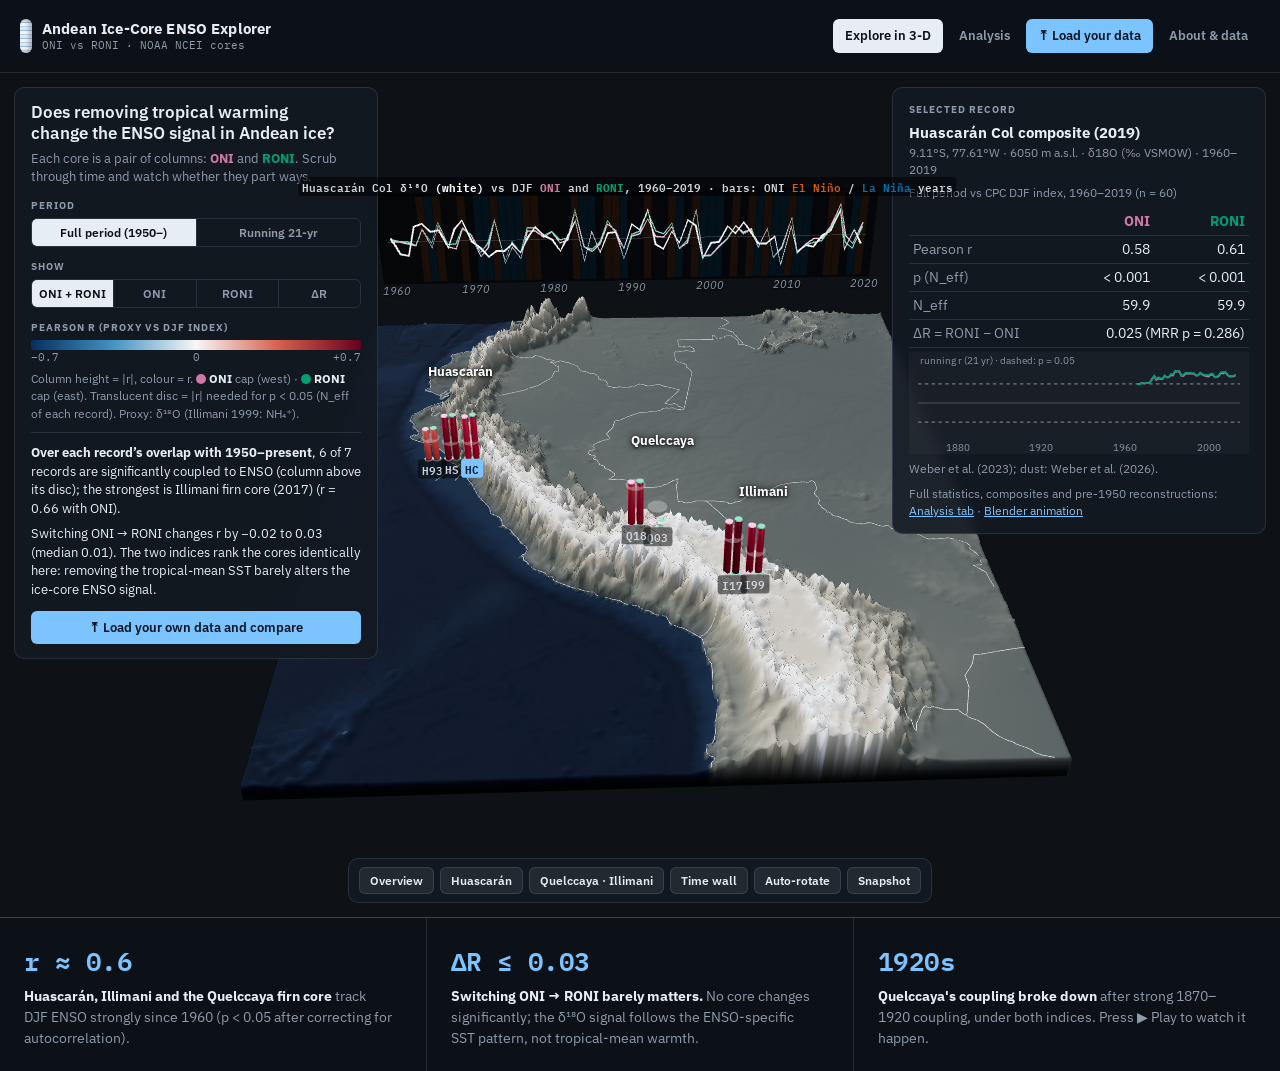
==== commit e96ac7d3: "Make "Load your data" easy to find Highlight the tab in the top bar and add entry points in the 3-D " ====
--- a/docs/index.html
+++ b/docs/index.html
@@ -7,10 +7,10 @@
 <meta name="description" content="Interactive 3-D and statistical explorer of ENSO coupling in Andean ice cores under ONI and RONI.">
 <link rel="preconnect" href="https://fonts.googleapis.com">
 <link rel="stylesheet" href="https://fonts.googleapis.com/css2?family=IBM+Plex+Mono:wght@400;600&family=IBM+Plex+Sans:wght@400;500;600;700&family=Source+Serif+4:opsz,wght@8..60,400;8..60,600&display=swap">
-<link rel="stylesheet" href="css/site.css?v=2">
-<link rel="stylesheet" href="css/explore.css?v=2">
-<link rel="stylesheet" href="css/analysis.css?v=2">
-<link rel="stylesheet" href="css/compare.css?v=2">
+<link rel="stylesheet" href="css/site.css?v=3">
+<link rel="stylesheet" href="css/explore.css?v=3">
+<link rel="stylesheet" href="css/analysis.css?v=3">
+<link rel="stylesheet" href="css/compare.css?v=3">
 
 </head>
 <body>
@@ -22,7 +22,7 @@
   <nav class="tabs" aria-label="Sections">
     <a href="#explore" data-tab="explore">Explore in 3-D</a>
     <a href="#analysis" data-tab="analysis">Analysis</a>
-    <a href="#compare" data-tab="compare">Your data</a>
+    <a href="#compare" data-tab="compare" class="tab-load"><span aria-hidden="true">⤒</span> Load your data</a>
     <a href="#about" data-tab="about">About &amp; data</a>
   </nav>
 </header>
@@ -53,6 +53,7 @@
       <div class="ticks" id="cticks"><span>−0.7</span><span>0</span><span>+0.7</span></div>
       <div class="key" id="key"></div>
       <div id="story"></div>
+      <a href="#compare" data-tab="compare" class="load-cta"><span aria-hidden="true">⤒</span> Load your own data and compare</a>
     </div>
 
     <div id="right" class="v3panel"><div id="card"><div class="muted">Click a column or a core label to open its record.</div></div></div>
@@ -150,6 +151,7 @@
     <span class="inline"><input type="number" id="ctl-y0" step="1"> – <input type="number" id="ctl-y1" step="1"></span>
     <button class="ghost" id="btn-fullwin" title="Use full overlap">Full</button>
   </div>
+  <div class="ctl"><label>Your own record</label><a href="#compare" data-tab="compare" class="load-btn">⤒ Load your data</a></div>
   <div class="ctl">
     <label for="ctl-thr">Event threshold <span id="thr-val" class="val"></span></label>
     <input type="range" id="ctl-thr" min="0.5" max="1.5" step="0.25" value="0.5">
@@ -402,13 +404,13 @@
 <script src="vendor/GLTFLoader.js"></script>
 <script src="vendor/OrbitControls.js"></script>
 <script src="vendor/CSS2DRenderer.js"></script>
-<script src="js/shell.js?v=2"></script>
-<script src="data/dataset.js?v=2"></script>
-<script src="js/stats.js?v=2"></script>
-<script src="js/app.js?v=2"></script>
-<script src="js/compare.js?v=2"></script>
-<script src="data/scene_data.js?v=2"></script>
-<script src="js/viewer.js?v=2"></script>
+<script src="js/shell.js?v=3"></script>
+<script src="data/dataset.js?v=3"></script>
+<script src="js/stats.js?v=3"></script>
+<script src="js/app.js?v=3"></script>
+<script src="js/compare.js?v=3"></script>
+<script src="data/scene_data.js?v=3"></script>
+<script src="js/viewer.js?v=3"></script>
 
 </body>
 </html>
--- a/docs/css/site.css
+++ b/docs/css/site.css
@@ -29,6 +29,11 @@
 .tabs a { color: var(--mist); text-decoration: none; font-weight: 600; font-size: 13px; padding: 7px 12px; border-radius: 6px; }
 .tabs a:hover { color: var(--ice); background: rgba(255,255,255,.06); }
 .tabs a.on { color: var(--night); background: var(--ice); }
+.tabs a.tab-load { color: #06121e; background: var(--glacier); }
+.tabs a.tab-load:hover { background: #a6d7ff; color: #06121e; }
+.tabs a.tab-load.on { background: var(--ice); }
+.load-cta { display: block; margin-top: 12px; text-align: center; font: 600 13px var(--ui); color: #06121e; background: var(--glacier); border-radius: 6px; padding: 8px 10px; text-decoration: none; }
+.load-cta:hover { background: #a6d7ff; }
 
 .btn { font: 600 12px var(--ui); background: rgba(255,255,255,.08); color: var(--ice); border: 1px solid var(--line); border-radius: 6px; padding: 5px 10px; cursor: pointer; }
 .btn:hover { background: rgba(255,255,255,.16); }
--- a/docs/css/analysis.css
+++ b/docs/css/analysis.css
@@ -89,3 +89,4 @@
 #analysis { color-scheme: light; background: var(--paper); color: var(--ink); min-height: calc(100vh - var(--barH)); }
 #analysis .controls { top: calc(env(safe-area-inset-top, 0px) + var(--barH)); }
 #analysis a { color: var(--accent); }
+#analysis a.load-btn { display: inline-block; font: 600 12.5px var(--sans); color: #fff; background: var(--accent); border-radius: 4px; padding: 5px 10px; text-decoration: none; }
